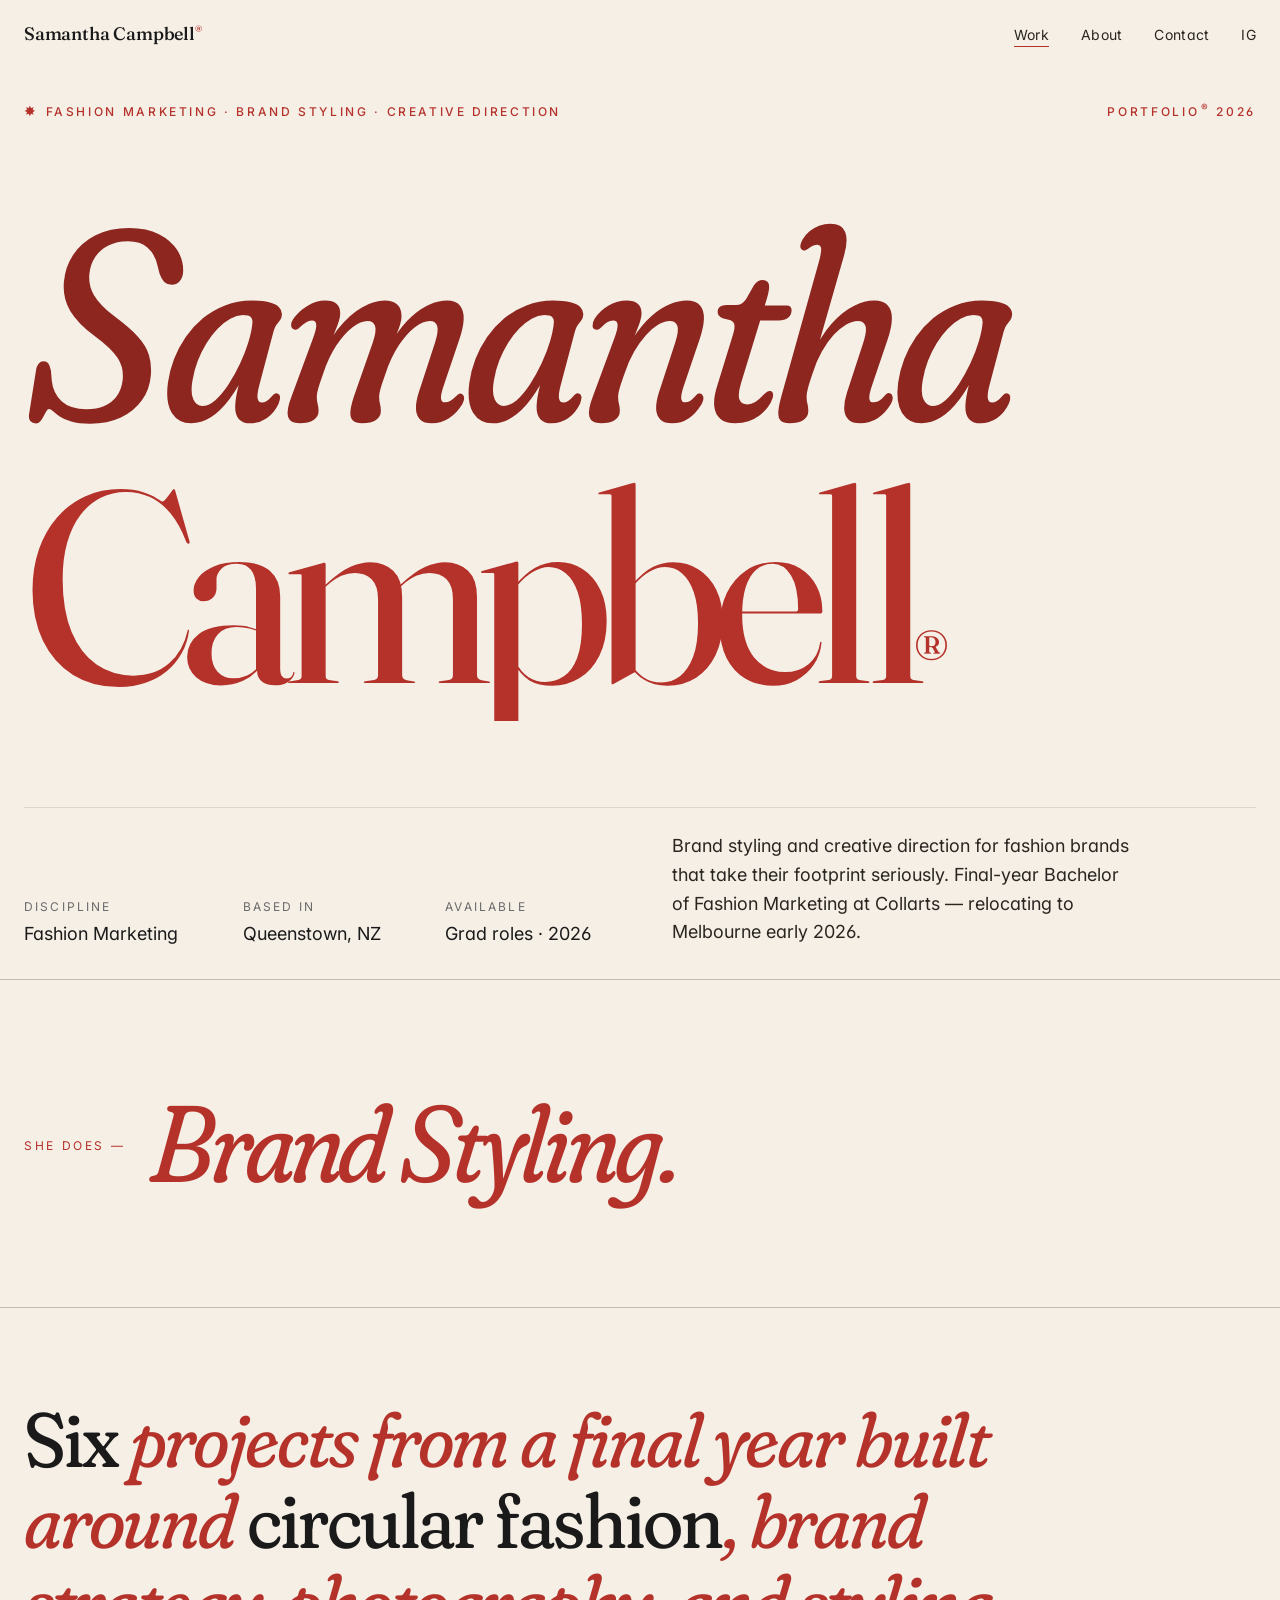
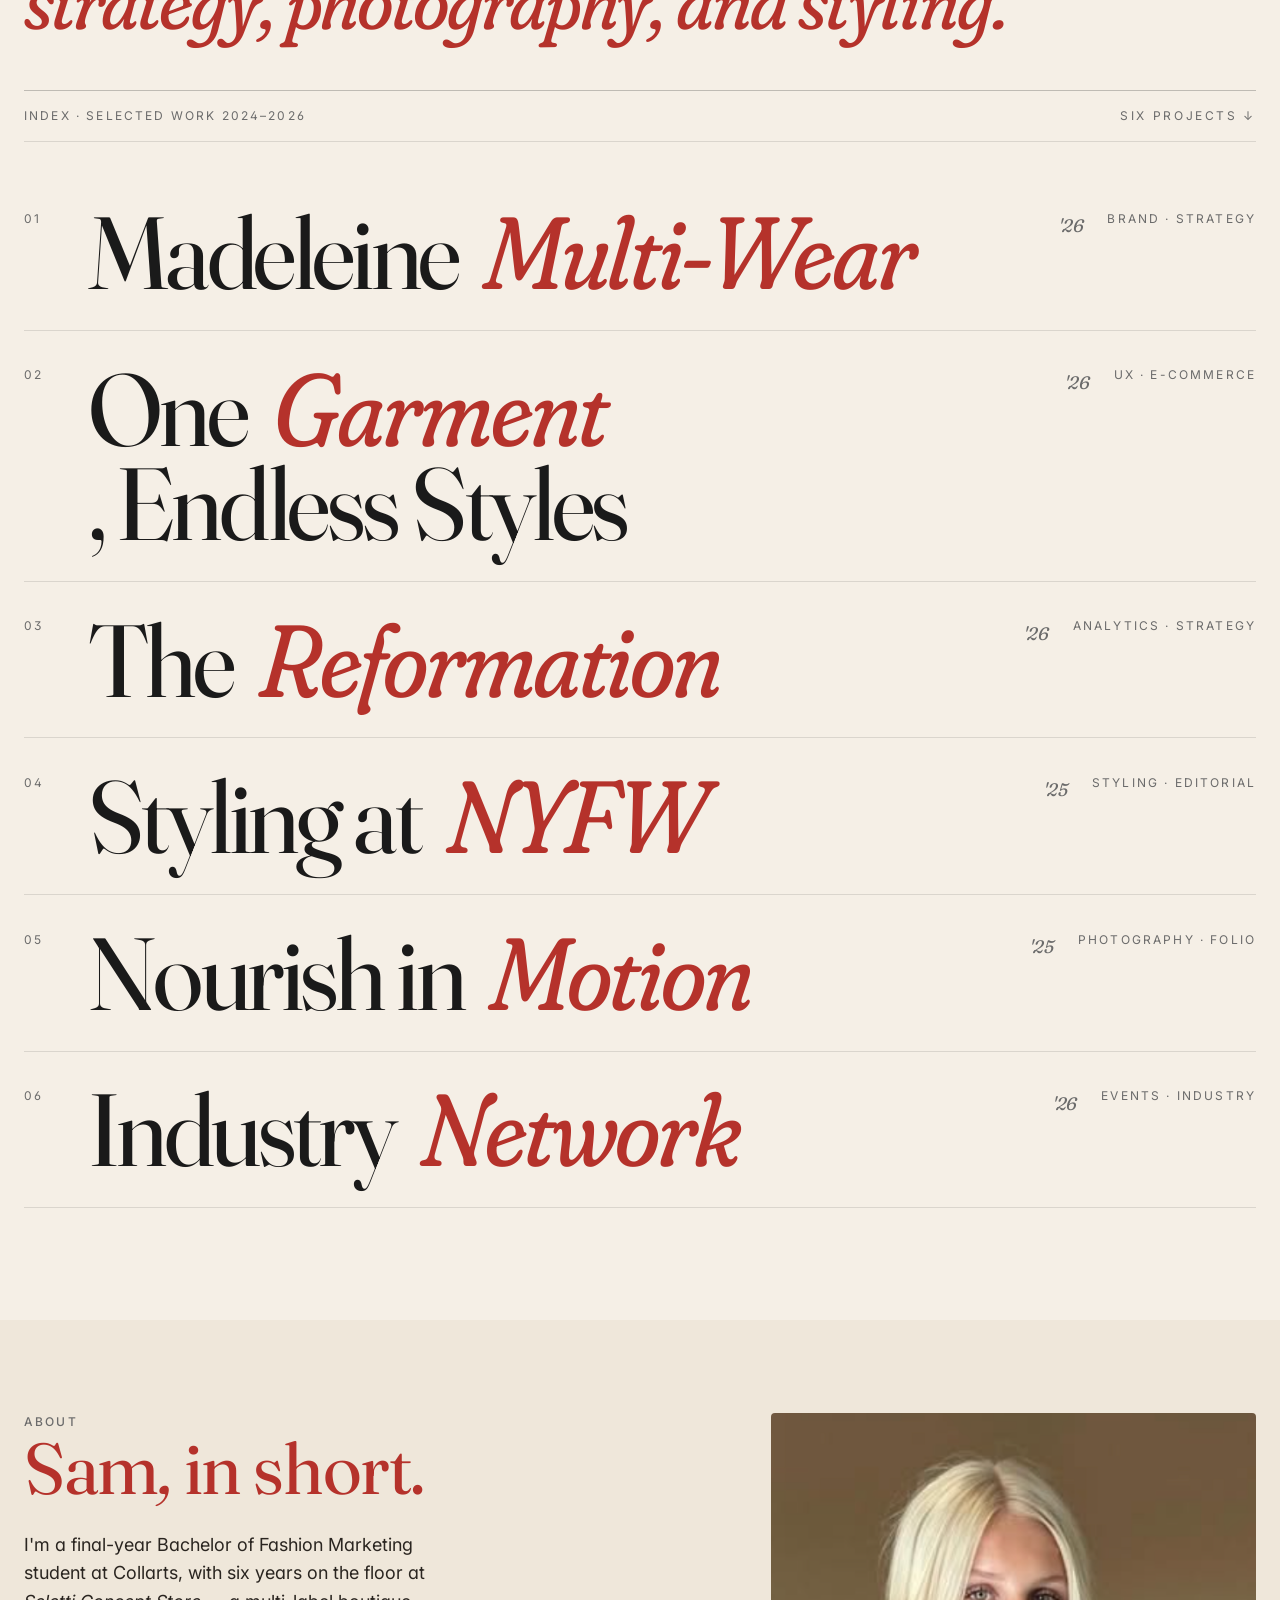
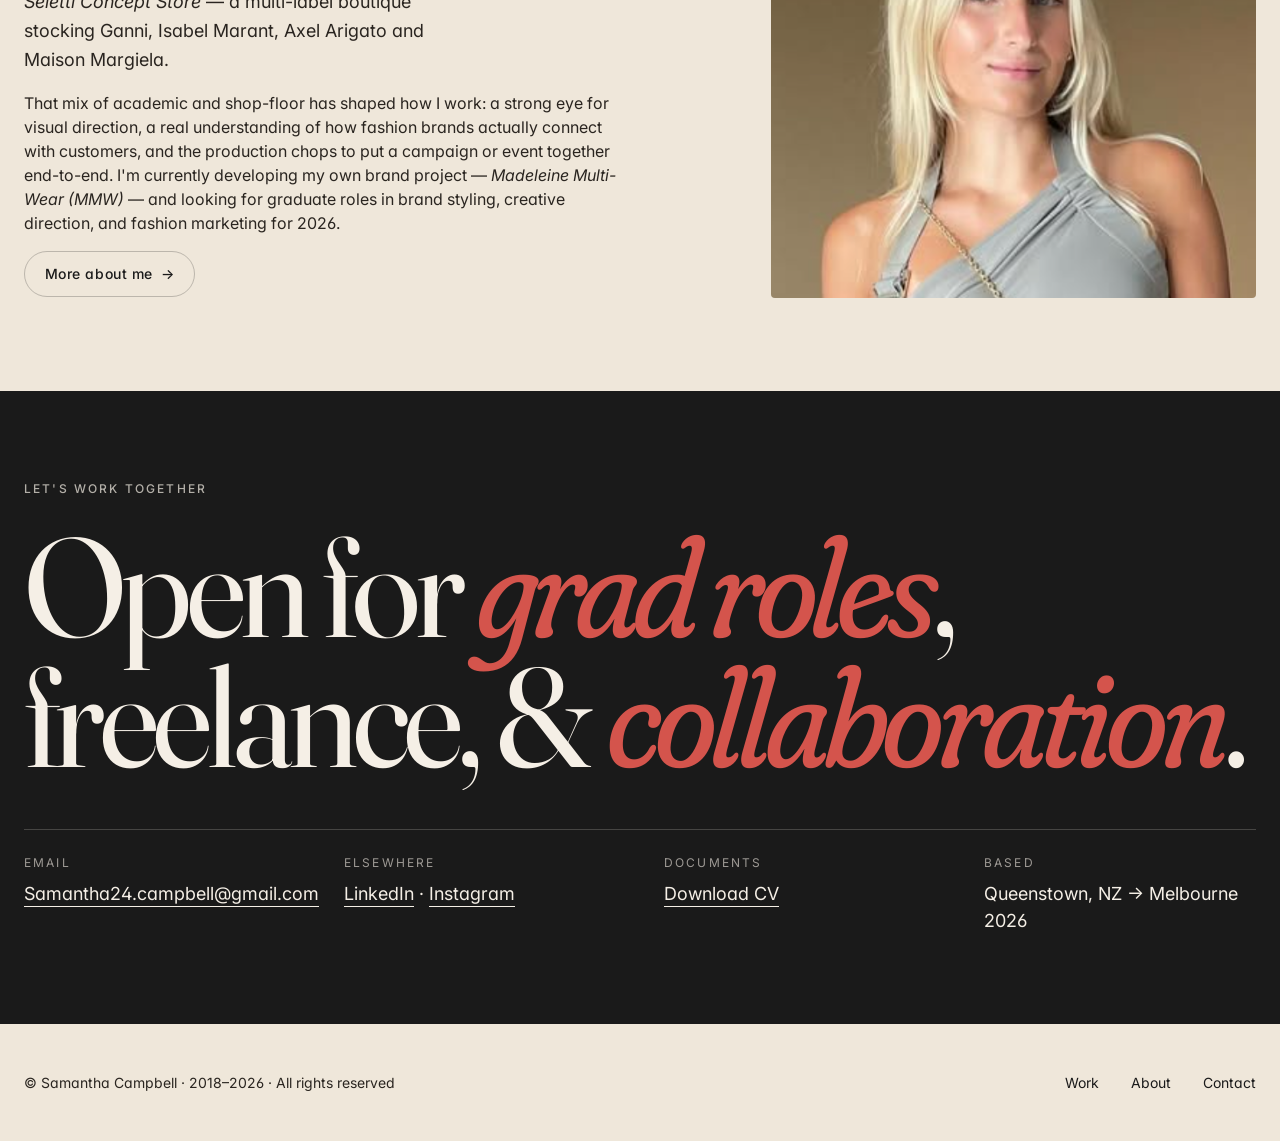
==== index.html @ 4db3f841 "Initial portfolio: 6 case studies, project list, scroll animations Co-Authored-By: Claude Opus 4.7 (" ====
<!doctype html>
<html lang="en">
<head>
  <meta charset="utf-8" />
  <meta name="viewport" content="width=device-width, initial-scale=1" />
  <title>Samantha Campbell — Fashion Marketing & Brand Styling</title>
  <meta name="description" content="Samantha Campbell — fashion marketing, brand styling, and creative direction. Final-year Bachelor of Fashion Marketing at Collarts. Based in Queenstown, relocating Melbourne 2026." />
  <meta name="theme-color" content="#F5EFE6" />

  <link rel="preconnect" href="https://fonts.googleapis.com" />
  <link rel="preconnect" href="https://fonts.gstatic.com" crossorigin />
  <link href="https://fonts.googleapis.com/css2?family=Fraunces:ital,opsz,wght,SOFT@0,9..144,400;0,9..144,500;0,9..144,600;1,9..144,400;1,9..144,500&family=Inter:wght@400;500;600&display=swap" rel="stylesheet" />

  <link rel="stylesheet" href="css/tokens.css" />
  <link rel="stylesheet" href="css/styles.css" />
</head>
<body>

  <header class="nav" id="nav">
    <div class="container nav__inner">
      <a class="nav__brand" href="index.html">Samantha Campbell<sup>®</sup></a>
      <button class="nav__toggle" aria-expanded="false" aria-controls="nav-list">Menu</button>
      <nav>
        <ul class="nav__list" id="nav-list">
          <li><a class="nav__link is-active" href="index.html">Work</a></li>
          <li><a class="nav__link" href="about.html">About</a></li>
          <li><a class="nav__link" href="#contact">Contact</a></li>
          <li><a class="nav__link" href="https://instagram.com/samanthacampbellll" rel="noopener" target="_blank">IG</a></li>
        </ul>
      </nav>
    </div>
  </header>

  <main id="main">
    <!-- Hero -->
    <section class="hero">
      <div class="container">
        <div class="hero__top">
          <span><span class="hero__star" aria-hidden="true">✸</span>Fashion Marketing · Brand Styling · Creative Direction</span>
          <span>Portfolio<sup style="margin-left:0.2em;">®</sup> 2026</span>
        </div>
        <div class="hero__name-wrap">
          <h1 class="hero__name">
            <span class="hero__line"><span class="hero__line-inner"><em>Samantha</em></span></span>
            <span class="hero__line"><span class="hero__line-inner delay">Campbell<sup>®</sup></span></span>
          </h1>
        </div>
        <div class="hero__bottom">
          <dl class="hero__meta">
            <div>
              <dt>Discipline</dt>
              <dd>Fashion Marketing</dd>
            </div>
            <div>
              <dt>Based in</dt>
              <dd>Queenstown, NZ</dd>
            </div>
            <div>
              <dt>Available</dt>
              <dd>Grad roles · 2026</dd>
            </div>
          </dl>
          <p class="hero__intro lede">
            Brand styling and creative direction for fashion brands that take their footprint seriously. Final-year Bachelor of Fashion Marketing at Collarts — relocating to Melbourne early 2026.
          </p>
        </div>
      </div>
    </section>

    <!-- Discipline cycler -->
    <section class="cycler" aria-label="Disciplines">
      <div class="container">
        <div class="cycler__row fade-in">
          <span class="cycler__label">She does —</span>
          <span class="cycler__words" aria-live="polite">
            <span class="cycler__word is-active"><em>Brand Styling.</em></span>
            <span class="cycler__word"><em>Visual Direction.</em></span>
            <span class="cycler__word"><em>Campaign Strategy.</em></span>
            <span class="cycler__word"><em>Creative Direction.</em></span>
            <span class="cycler__word"><em>Fashion Marketing.</em></span>
          </span>
        </div>
      </div>
    </section>

    <!-- Project list -->
    <section class="projects" aria-label="Selected work">
      <div class="container">
        <p class="ticker fade-in"><em>Six</em> projects from a final year built around <em>circular fashion</em>, brand strategy, photography, and styling.</p>

        <div class="projects__head" style="margin-top: var(--space-7);">
          <span>Index · Selected Work 2024–2026</span>
          <span>Six projects ↓</span>
        </div>

        <ul class="project-list" role="list">
          <li class="reveal-row">
            <a class="project-row" href="work/mmw-proposal.html" aria-label="Madeleine Multi-Wear venture proposal">
              <div class="project-row__inner">
                <span class="project-row__num">01</span>
                <h2 class="project-row__name">Madeleine <em>Multi-Wear</em></h2>
                <span class="project-row__year">'26</span>
                <span class="project-row__discipline">Brand · Strategy</span>
              </div>
            </a>
          </li>

          <li class="reveal-row">
            <a class="project-row" href="work/mmw-ux.html" aria-label="MMW user experience case study">
              <div class="project-row__inner">
                <span class="project-row__num">02</span>
                <h2 class="project-row__name">One <em>Garment</em>, Endless Styles</h2>
                <span class="project-row__year">'26</span>
                <span class="project-row__discipline">UX · E-commerce</span>
              </div>
            </a>
          </li>

          <li class="reveal-row">
            <a class="project-row" href="work/reformation.html" aria-label="Reformation data-led marketing plan">
              <div class="project-row__inner">
                <span class="project-row__num">03</span>
                <h2 class="project-row__name">The <em>Reformation</em></h2>
                <span class="project-row__year">'26</span>
                <span class="project-row__discipline">Analytics · Strategy</span>
              </div>
            </a>
          </li>

          <li class="reveal-row">
            <a class="project-row" href="work/personal-styling.html" aria-label="Personal styling case study, Poppy Eradus at NYFW">
              <div class="project-row__inner">
                <span class="project-row__num">04</span>
                <h2 class="project-row__name">Styling at <em>NYFW</em></h2>
                <span class="project-row__year">'25</span>
                <span class="project-row__discipline">Styling · Editorial</span>
              </div>
            </a>
          </li>

          <li class="reveal-row">
            <a class="project-row" href="work/nourish-in-motion.html" aria-label="Nourish in Motion photography folio">
              <div class="project-row__inner">
                <span class="project-row__num">05</span>
                <h2 class="project-row__name">Nourish in <em>Motion</em></h2>
                <span class="project-row__year">'25</span>
                <span class="project-row__discipline">Photography · Folio</span>
              </div>
            </a>
          </li>

          <li class="reveal-row">
            <a class="project-row" href="work/networking-event.html" aria-label="Industry networking event with Dame Pieter Stewart">
              <div class="project-row__inner">
                <span class="project-row__num">06</span>
                <h2 class="project-row__name">Industry <em>Network</em></h2>
                <span class="project-row__year">'26</span>
                <span class="project-row__discipline">Events · Industry</span>
              </div>
            </a>
          </li>
        </ul>
      </div>
    </section>

    <!-- About teaser -->
    <section class="section about-teaser">
      <div class="container">
        <div class="about-teaser__grid fade-in">
          <div class="about-teaser__copy">
            <p class="eyebrow">About</p>
            <h2>Sam<em style="font-style: italic;">,</em> in short.</h2>
            <p class="lede">
              I'm a final-year Bachelor of Fashion Marketing student at Collarts, with six years on the floor at <em style="font-style: italic;">Seletti Concept Store</em> — a multi-label boutique stocking Ganni, Isabel Marant, Axel Arigato and Maison Margiela.
            </p>
            <p>
              That mix of academic and shop-floor has shaped how I work: a strong eye for visual direction, a real understanding of how fashion brands actually connect with customers, and the production chops to put a campaign or event together end-to-end. I'm currently developing my own brand project — <em style="font-style: italic;">Madeleine Multi-Wear (MMW)</em> — and looking for graduate roles in brand styling, creative direction, and fashion marketing for 2026.
            </p>
            <p class="mt-5">
              <a class="btn btn--ghost" href="about.html">More about me <span class="btn__arrow" aria-hidden="true">→</span></a>
            </p>
          </div>
          <div class="about-teaser__media">
            <img src="assets/images/headshot.jpg" alt="Samantha Campbell" class="portrait" />
          </div>
        </div>
      </div>
    </section>

    <!-- Outro / Contact -->
    <section class="outro" id="contact">
      <div class="container">
        <div class="fade-in">
          <p class="eyebrow" style="color: rgba(245,239,230,0.7); margin-bottom: var(--space-5);">Let's work together</p>
          <h2>Open for <em>grad roles</em>, freelance, & <em>collaboration</em>.</h2>
          <dl class="outro__details">
            <div>
              <dt>Email</dt>
              <dd><a href="mailto:Samantha24.campbell@gmail.com">Samantha24.campbell@gmail.com</a></dd>
            </div>
            <div>
              <dt>Elsewhere</dt>
              <dd><a href="https://www.linkedin.com/in/samantha-campbell-59774a300/" rel="noopener" target="_blank">LinkedIn</a> · <a href="https://instagram.com/samanthacampbellll" rel="noopener" target="_blank">Instagram</a></dd>
            </div>
            <div>
              <dt>Documents</dt>
              <dd><a href="assets/pdfs/Samantha-Campbell-CV.pdf" download>Download CV</a></dd>
            </div>
            <div>
              <dt>Based</dt>
              <dd>Queenstown, NZ → Melbourne 2026</dd>
            </div>
          </dl>
        </div>
      </div>
    </section>

    <footer class="footer">
      <div class="container footer__inner">
        <p>© Samantha Campbell · 2018–2026 · All rights reserved</p>
        <nav aria-label="Footer">
          <ul>
            <li><a href="index.html">Work</a></li>
            <li><a href="about.html">About</a></li>
            <li><a href="#contact">Contact</a></li>
          </ul>
        </nav>
      </div>
    </footer>
  </main>

  <script src="js/main.js"></script>
</body>
</html>
---- css/tokens.css ----
:root {
  /* Colour */
  --bg-cream: #f5efe6;
  --bg-cream-warm: #efe7da;
  --bg-cream-deep: #e8dfd0;
  --accent-red: #b5322b;
  --accent-red-deep: #8e2620;
  --accent-red-soft: #d4544c;
  --text-near-black: #1a1a1a;
  --text-body: #2a2520;
  --text-muted: #6b6b6b;
  --rule: rgba(26, 26, 26, 0.12);
  --rule-strong: rgba(26, 26, 26, 0.24);

  /* Typography */
  --font-display: "Fraunces", "Playfair Display", "Times New Roman", Georgia, serif;
  --font-sans: "Inter", -apple-system, BlinkMacSystemFont, "Segoe UI", Roboto, sans-serif;

  /* Type scale (responsive via clamp) */
  --fs-xs: 0.75rem;       /* 12px */
  --fs-sm: 0.875rem;      /* 14px */
  --fs-base: 1rem;        /* 16px */
  --fs-md: 1.125rem;      /* 18px */
  --fs-lg: 1.5rem;        /* 24px */
  --fs-xl: clamp(1.5rem, 2vw + 0.75rem, 2rem);
  --fs-2xl: clamp(2rem, 3vw + 1rem, 3rem);
  --fs-3xl: clamp(2.75rem, 5vw + 1rem, 4.5rem);
  --fs-display: clamp(3.5rem, 11vw + 0.5rem, 9rem);

  /* Spacing */
  --space-1: 0.25rem;
  --space-2: 0.5rem;
  --space-3: 0.75rem;
  --space-4: 1rem;
  --space-5: 1.5rem;
  --space-6: 2rem;
  --space-7: 3rem;
  --space-8: 4rem;
  --space-9: 6rem;
  --space-10: 8rem;

  /* Layout */
  --container-max: 80rem;        /* 1280px */
  --container-prose: 45rem;      /* 720px */
  --gutter: 1.5rem;
  --section-y: clamp(3rem, 6vw + 1rem, 6rem);

  /* Radii */
  --radius-sm: 0.25rem;
  --radius-md: 0.5rem;
  --radius-pill: 999px;

  /* Motion */
  --ease: cubic-bezier(0.2, 0.6, 0.2, 1);
  --ease-out-expo: cubic-bezier(0.19, 1, 0.22, 1);
  --dur-fast: 180ms;
  --dur-mid: 360ms;
  --dur-slow: 600ms;
  --dur-xslow: 900ms;
}
---- css/styles.css ----
/* ============================================================
   Reset
   ============================================================ */
*, *::before, *::after { box-sizing: border-box; }
* { margin: 0; }
html { -webkit-text-size-adjust: 100%; }
body { line-height: 1.5; -webkit-font-smoothing: antialiased; }
img, picture, video, canvas, svg { display: block; max-width: 100%; }
input, button, textarea, select { font: inherit; }
p, h1, h2, h3, h4, h5, h6 { overflow-wrap: break-word; }
button { background: none; border: none; cursor: pointer; padding: 0; color: inherit; }
a { color: inherit; }

/* ============================================================
   Base
   ============================================================ */
body {
  background: var(--bg-cream);
  color: var(--text-body);
  font-family: var(--font-sans);
  font-size: var(--fs-base);
  font-feature-settings: "ss01", "cv11";
}

h1, h2, h3, h4 {
  font-family: var(--font-display);
  font-weight: 400;
  color: var(--text-near-black);
  line-height: 1.05;
  letter-spacing: -0.01em;
}

h1 { font-size: var(--fs-display); letter-spacing: -0.04em; }
h2 { font-size: var(--fs-3xl); letter-spacing: -0.02em; }
h3 { font-size: var(--fs-2xl); letter-spacing: -0.015em; }
h4 { font-size: var(--fs-xl); }

p { color: var(--text-body); max-width: var(--container-prose); }

a { text-decoration: none; transition: color var(--dur-fast) var(--ease); }
a:hover { color: var(--accent-red); }
a:focus-visible {
  outline: 2px solid var(--accent-red);
  outline-offset: 3px;
  border-radius: 2px;
}

::selection { background: var(--accent-red); color: var(--bg-cream); }

/* ============================================================
   Layout primitives
   ============================================================ */
.container {
  width: 100%;
  max-width: var(--container-max);
  margin: 0 auto;
  padding-inline: var(--gutter);
}

.section { padding-block: var(--section-y); }
.section--tight { padding-block: calc(var(--section-y) * 0.6); }

.eyebrow {
  font-family: var(--font-sans);
  font-size: var(--fs-xs);
  font-weight: 500;
  text-transform: uppercase;
  letter-spacing: 0.18em;
  color: var(--text-muted);
}

.lede {
  font-size: var(--fs-md);
  line-height: 1.6;
  color: var(--text-body);
  max-width: 38ch;
}

.rule { border: 0; border-top: 1px solid var(--rule); margin: 0; }

/* ============================================================
   Navigation
   ============================================================ */
.nav {
  position: sticky;
  top: 0;
  z-index: 50;
  background: transparent;
  transition: background var(--dur-mid) var(--ease), border-color var(--dur-mid) var(--ease);
  border-bottom: 1px solid transparent;
}
.nav.is-scrolled {
  background: rgba(245, 239, 230, 0.92);
  backdrop-filter: saturate(140%) blur(8px);
  -webkit-backdrop-filter: saturate(140%) blur(8px);
  border-bottom-color: var(--rule);
}

.nav__inner {
  display: flex;
  align-items: center;
  justify-content: space-between;
  padding-block: 1.25rem;
}

.nav__brand {
  font-family: var(--font-display);
  font-size: var(--fs-md);
  font-weight: 500;
  color: var(--text-near-black);
  letter-spacing: -0.01em;
}
.nav__brand sup { font-size: 0.55em; vertical-align: super; color: var(--accent-red); }

.nav__list {
  display: flex;
  gap: var(--space-6);
  list-style: none;
  padding: 0;
  align-items: center;
}
.nav__link {
  font-size: var(--fs-sm);
  letter-spacing: 0.02em;
  position: relative;
}
.nav__link::after {
  content: "";
  position: absolute;
  left: 0; right: 100%; bottom: -4px;
  height: 1px;
  background: var(--accent-red);
  transition: right var(--dur-mid) var(--ease);
}
.nav__link:hover::after,
.nav__link.is-active::after { right: 0; }

.nav__toggle { display: none; }

@media (max-width: 720px) {
  .nav__list {
    position: fixed;
    inset: 64px 0 auto 0;
    flex-direction: column;
    align-items: flex-start;
    gap: var(--space-4);
    padding: var(--space-6) var(--gutter) var(--space-7);
    background: var(--bg-cream);
    border-bottom: 1px solid var(--rule);
    transform: translateY(-110%);
    transition: transform var(--dur-mid) var(--ease);
  }
  .nav.is-open .nav__list { transform: translateY(0); }
  .nav__toggle {
    display: inline-flex;
    align-items: center;
    gap: var(--space-2);
    font-size: var(--fs-sm);
  }
  .nav__toggle::after {
    content: "";
    width: 18px; height: 1px;
    background: currentColor;
    box-shadow: 0 -5px 0 currentColor, 0 5px 0 currentColor;
    transition: box-shadow var(--dur-mid) var(--ease);
  }
  .nav.is-open .nav__toggle::after { box-shadow: 0 0 0 currentColor; }
}

/* ============================================================
   Hero — full-screen, takes the whole stage
   ============================================================ */
.hero {
  min-height: 92vh;
  display: flex;
  flex-direction: column;
  padding-top: clamp(1rem, 2.5vw, 2rem);
  position: relative;
  overflow: hidden;
}
.hero > .container {
  flex: 1;
  display: flex;
  flex-direction: column;
}

.hero__top {
  display: flex;
  justify-content: space-between;
  align-items: baseline;
  gap: var(--space-4);
  font-size: var(--fs-xs);
  letter-spacing: 0.22em;
  text-transform: uppercase;
  color: var(--accent-red);
  font-weight: 500;
  margin-bottom: clamp(1.5rem, 3vw, 2.5rem);
}
.hero__top span:last-child { white-space: nowrap; }

.hero__star {
  display: inline-block;
  font-style: normal;
  margin-right: 0.5em;
  animation: spin 18s linear infinite;
  font-size: 1.15em;
}
@keyframes spin { to { transform: rotate(360deg); } }

.hero__name-wrap {
  flex: 1;
  display: flex;
  align-items: center;
  margin-block: clamp(1rem, 3vw, 2.5rem);
}

.hero__name {
  font-family: var(--font-display);
  color: var(--accent-red);
  font-weight: 400;
  line-height: 0.82;
  letter-spacing: -0.055em;
  font-size: clamp(4rem, 23vw, 17rem);
  margin: 0;
  width: 100%;
}
.hero__line { display: block; }
.hero__name em {
  font-style: italic;
  font-variation-settings: "SOFT" 100;
  letter-spacing: -0.025em;
  color: var(--accent-red-deep);
}
.hero__name sup {
  font-size: 0.18em;
  vertical-align: 0.32em;
  margin-left: 0.04em;
  letter-spacing: 0;
  font-style: normal;
}

.hero__bottom {
  display: grid;
  grid-template-columns: 1fr 1fr;
  gap: var(--space-6) var(--space-8);
  align-items: end;
  padding-block: var(--space-5) var(--space-6);
  border-top: 1px solid var(--rule);
  margin-top: clamp(2rem, 4vw, 3rem);
}
.hero__meta {
  display: grid;
  grid-template-columns: repeat(3, auto);
  gap: var(--space-3) var(--space-7);
  align-items: baseline;
  margin: 0;
}
.hero__meta dt {
  font-size: var(--fs-xs);
  text-transform: uppercase;
  letter-spacing: 0.18em;
  color: var(--text-muted);
  margin-bottom: var(--space-1);
}
.hero__meta dd {
  font-size: var(--fs-md);
  color: var(--text-near-black);
  margin: 0;
}
.hero__intro {
  margin: 0;
  align-self: end;
  max-width: 42ch;
}

@media (max-width: 720px) {
  .hero { min-height: 88vh; }
  .hero__top { font-size: 0.65rem; letter-spacing: 0.15em; }
  .hero__bottom { grid-template-columns: 1fr; gap: var(--space-5); }
  .hero__meta { grid-template-columns: repeat(2, auto); gap: var(--space-3) var(--space-5); }
}

/* ============================================================
   Marquee (under hero)
   ============================================================ */
.marquee {
  background: var(--accent-red);
  color: var(--bg-cream);
  overflow: hidden;
  padding-block: clamp(0.75rem, 1.5vw, 1.25rem);
  border-block: 1px solid var(--accent-red-deep);
  position: relative;
}
.marquee__track {
  display: inline-flex;
  align-items: center;
  white-space: nowrap;
  font-family: var(--font-display);
  font-size: clamp(1.5rem, 3vw, 2.5rem);
  font-weight: 400;
  letter-spacing: -0.015em;
  animation: marquee-scroll 38s linear infinite;
  will-change: transform;
}
.marquee__track > span { padding-right: 3rem; }
.marquee__track em { font-style: italic; }
.marquee__star {
  display: inline-block;
  font-style: normal;
  margin: 0 1.5rem;
  opacity: 0.9;
  font-size: 0.7em;
}
@keyframes marquee-scroll {
  from { transform: translateX(0); }
  to { transform: translateX(-50%); }
}

@media (prefers-reduced-motion: reduce) {
  .hero__star, .marquee__track { animation: none; }
}

/* ============================================================
   Work grid
   ============================================================ */
.work-header {
  display: flex;
  align-items: baseline;
  justify-content: space-between;
  gap: var(--space-5);
  margin-bottom: var(--space-7);
}
.work-grid {
  display: grid;
  grid-template-columns: repeat(12, 1fr);
  gap: var(--space-7) var(--space-5);
}

.tile { grid-column: span 6; display: block; }
.tile:nth-child(4n+1),
.tile:nth-child(4n+4) { grid-column: span 6; }
@media (min-width: 960px) {
  .tile:nth-child(4n+1) { grid-column: 1 / span 7; }
  .tile:nth-child(4n+2) { grid-column: 8 / span 5; margin-top: var(--space-9); }
  .tile:nth-child(4n+3) { grid-column: 1 / span 5; }
  .tile:nth-child(4n+4) { grid-column: 6 / span 7; margin-top: var(--space-9); }
}
@media (max-width: 720px) {
  .tile { grid-column: span 12; }
}

.tile__media {
  position: relative;
  aspect-ratio: 16 / 10;
  background: var(--bg-cream-warm);
  overflow: hidden;
  border-radius: var(--radius-sm);
}
.tile__media img,
.tile__media svg {
  width: 100%; height: 100%;
  object-fit: cover;
  transition: transform var(--dur-slow) var(--ease);
}
.tile:hover .tile__media img,
.tile:hover .tile__media svg { transform: scale(1.025); }

.tile__caption {
  display: flex;
  align-items: baseline;
  justify-content: space-between;
  gap: var(--space-4);
  margin-top: var(--space-4);
}
.tile__title {
  font-family: var(--font-display);
  font-size: var(--fs-xl);
  font-weight: 400;
  color: var(--text-near-black);
  letter-spacing: -0.015em;
}
.tile__title-mark {
  display: inline-block;
  width: 0.35em; height: 1px;
  background: var(--accent-red);
  margin-left: 0.25em;
  transform: translateY(-0.35em);
  transition: width var(--dur-mid) var(--ease);
}
.tile:hover .tile__title-mark { width: 1em; }

.tile__meta {
  font-size: var(--fs-xs);
  color: var(--text-muted);
  text-transform: uppercase;
  letter-spacing: 0.14em;
  text-align: right;
  white-space: nowrap;
}

.tag-row { display: flex; gap: var(--space-2); flex-wrap: wrap; margin-top: var(--space-3); }
.tag {
  display: inline-block;
  font-size: var(--fs-xs);
  letter-spacing: 0.16em;
  text-transform: uppercase;
  color: var(--text-muted);
  border: 1px solid var(--rule);
  padding: 0.35em 0.9em;
  border-radius: var(--radius-pill);
}

/* ============================================================
   About teaser (on home)
   ============================================================ */
.about-teaser {
  background: var(--bg-cream-warm);
}
.about-teaser__grid {
  display: grid;
  grid-template-columns: repeat(12, 1fr);
  gap: var(--space-7);
  align-items: center;
}
.about-teaser__copy { grid-column: span 12; }
.about-teaser__media { grid-column: span 12; }
@media (min-width: 800px) {
  .about-teaser__copy { grid-column: 1 / span 6; }
  .about-teaser__media { grid-column: 8 / span 5; }
}
.about-teaser h2 { color: var(--accent-red); margin-bottom: var(--space-5); }
.about-teaser p + p { margin-top: var(--space-4); }
.about-teaser__media .portrait { aspect-ratio: 1 / 1; background: var(--bg-cream-deep); border-radius: var(--radius-sm); width: 100%; object-fit: cover; object-position: center top; }

/* ============================================================
   Contact band
   ============================================================ */
.contact {
  background: var(--accent-red);
  color: var(--bg-cream);
}
.contact a { color: var(--bg-cream); }
.contact a:hover { color: var(--bg-cream-warm); }
.contact h2 { color: var(--bg-cream); }
.contact .eyebrow { color: var(--bg-cream-deep); }
.contact .rule { border-top-color: rgba(245, 239, 230, 0.25); }
.contact__grid {
  display: grid;
  grid-template-columns: repeat(12, 1fr);
  gap: var(--space-7);
  align-items: end;
}
.contact__heading { grid-column: 1 / -1; }
@media (min-width: 800px) {
  .contact__heading { grid-column: 1 / span 8; }
  .contact__details { grid-column: 9 / span 4; }
}
.contact h2 { font-size: var(--fs-3xl); }
.contact h2 em {
  font-style: italic;
  color: var(--bg-cream);
  opacity: 0.95;
}
.contact__star {
  display: inline-block;
  margin-left: 0.1em;
  font-family: var(--font-sans);
  font-weight: 400;
  font-size: 0.6em;
  vertical-align: 0.35em;
}
.contact__details {
  font-size: var(--fs-md);
  display: flex;
  flex-direction: column;
  gap: var(--space-3);
}
.contact__details a { display: inline-block; border-bottom: 1px solid currentColor; padding-bottom: 0.1em; }

/* ============================================================
   Footer
   ============================================================ */
.footer {
  background: var(--bg-cream-warm);
  padding-block: var(--space-7);
  font-size: var(--fs-sm);
  color: var(--text-muted);
}
.footer__inner {
  display: flex;
  justify-content: space-between;
  flex-wrap: wrap;
  gap: var(--space-4);
}
.footer nav ul { list-style: none; padding: 0; display: flex; gap: var(--space-6); }
.footer__inner a { color: var(--text-near-black); }

/* ============================================================
   Page header (used on about + case studies)
   ============================================================ */
.page-header {
  padding-block: clamp(3rem, 6vw + 2rem, 6rem) var(--space-6);
}
.page-header__eyebrow { margin-bottom: var(--space-3); }
.page-header h1 {
  font-size: var(--fs-3xl);
  letter-spacing: -0.02em;
  color: var(--accent-red);
  max-width: 18ch;
}

/* ============================================================
   Case study
   ============================================================ */
.case-meta {
  display: grid;
  grid-template-columns: repeat(auto-fit, minmax(140px, 1fr));
  gap: var(--space-5) var(--space-6);
  padding-block: var(--space-5);
  border-block: 1px solid var(--rule);
  margin-block: var(--space-6) var(--space-7);
}
.case-meta dt { font-size: var(--fs-xs); text-transform: uppercase; letter-spacing: 0.16em; color: var(--text-muted); margin-bottom: var(--space-2); }
.case-meta dd { font-size: var(--fs-md); color: var(--text-near-black); }

.case-hero {
  aspect-ratio: 16 / 9;
  background: var(--bg-cream-warm);
  border-radius: var(--radius-sm);
  margin-bottom: var(--space-6);
  overflow: hidden;
}

.case-section { margin-block: var(--space-8); }
.case-section h2 {
  font-size: var(--fs-2xl);
  color: var(--accent-red);
  margin-bottom: var(--space-4);
}
.case-section p + p { margin-top: var(--space-4); }
.case-section .lede { margin-bottom: var(--space-5); font-size: var(--fs-lg); color: var(--text-near-black); max-width: 30ch; }

.case-gallery {
  display: grid;
  grid-template-columns: repeat(2, 1fr);
  gap: var(--space-4);
  margin-top: var(--space-5);
}
@media (max-width: 600px) { .case-gallery { grid-template-columns: 1fr; } }
.case-gallery > * {
  aspect-ratio: 4 / 3;
  background: var(--bg-cream-warm);
  border-radius: var(--radius-sm);
  overflow: hidden;
}

.case-nav {
  display: flex;
  justify-content: space-between;
  align-items: center;
  gap: var(--space-5);
  padding-block: var(--space-7);
  border-top: 1px solid var(--rule);
  margin-top: var(--space-8);
}
.case-nav a {
  font-family: var(--font-display);
  font-size: var(--fs-xl);
  color: var(--accent-red);
  letter-spacing: -0.015em;
}
.case-nav a small { display: block; font-family: var(--font-sans); font-size: var(--fs-xs); text-transform: uppercase; letter-spacing: 0.18em; color: var(--text-muted); margin-bottom: var(--space-1); }

/* ============================================================
   About page
   ============================================================ */
.about-grid {
  display: grid;
  grid-template-columns: repeat(12, 1fr);
  gap: var(--space-8);
  margin-top: var(--space-7);
}
.about-grid__lede { grid-column: span 12; }
.about-grid__body { grid-column: span 12; }
.about-grid__sidebar { grid-column: span 12; }
@media (min-width: 900px) {
  .about-grid__lede { grid-column: 1 / span 8; }
  .about-grid__body { grid-column: 1 / span 7; }
  .about-grid__sidebar { grid-column: 9 / span 4; }
}
.about-grid h3 {
  font-size: var(--fs-md);
  font-family: var(--font-sans);
  text-transform: uppercase;
  letter-spacing: 0.16em;
  color: var(--text-muted);
  margin-bottom: var(--space-3);
  font-weight: 500;
}
.about-grid p + p { margin-top: var(--space-4); }
.about-grid ul { list-style: none; padding: 0; }
.about-grid li { padding-block: var(--space-2); border-bottom: 1px solid var(--rule); font-size: var(--fs-md); color: var(--text-near-black); }
.about-grid li:last-child { border-bottom: 0; }
.about-grid .portrait { aspect-ratio: 1 / 1; background: var(--bg-cream-warm); border-radius: var(--radius-sm); margin-bottom: var(--space-5); width: 100%; object-fit: cover; object-position: center top; }
.about-grid__sidebar > * + * { margin-top: var(--space-7); }

/* ============================================================
   Buttons
   ============================================================ */
.btn {
  display: inline-flex;
  align-items: center;
  gap: var(--space-2);
  padding: 0.85em 1.4em;
  border-radius: var(--radius-pill);
  font-size: var(--fs-sm);
  letter-spacing: 0.04em;
  font-weight: 500;
  border: 1px solid currentColor;
  transition: background var(--dur-fast) var(--ease), color var(--dur-fast) var(--ease);
}
.btn--primary {
  background: var(--accent-red);
  color: var(--bg-cream);
  border-color: var(--accent-red);
}
.btn--primary:hover { background: var(--accent-red-deep); color: var(--bg-cream); border-color: var(--accent-red-deep); }
.btn--ghost { color: var(--text-near-black); border-color: var(--rule-strong); }
.btn--ghost:hover { background: var(--text-near-black); color: var(--bg-cream); border-color: var(--text-near-black); }
.btn__arrow { transition: transform var(--dur-fast) var(--ease); }
.btn:hover .btn__arrow { transform: translateX(3px); }

/* ============================================================
   Motion
   ============================================================ */
.fade-in {
  opacity: 0;
  transform: translateY(12px);
  transition: opacity var(--dur-slow) var(--ease), transform var(--dur-slow) var(--ease);
}
.fade-in.is-visible { opacity: 1; transform: none; }

@media (prefers-reduced-motion: reduce) {
  *, *::before, *::after {
    transition-duration: 0ms !important;
    animation-duration: 0ms !important;
  }
  .fade-in { opacity: 1; transform: none; }
}

/* ============================================================
   Utilities
   ============================================================ */
.sr-only {
  position: absolute;
  width: 1px; height: 1px;
  padding: 0; margin: -1px;
  overflow: hidden; clip: rect(0,0,0,0);
  white-space: nowrap; border: 0;
}
.skip-link {
  position: absolute;
  top: -40px;
  left: var(--gutter);
  background: var(--accent-red);
  color: var(--bg-cream);
  padding: var(--space-3) var(--space-4);
  border-radius: 0 0 var(--radius-sm) var(--radius-sm);
  z-index: 100;
}
.skip-link:focus { top: 0; }

.flex-baseline { display: flex; align-items: baseline; gap: var(--space-3); }
.mt-3 { margin-top: var(--space-3); }
.mt-5 { margin-top: var(--space-5); }
.mt-7 { margin-top: var(--space-7); }

/* ============================================================
   Discipline cycler — single rotating word, replaces marquee
   ============================================================ */
.cycler {
  background: var(--bg-cream);
  padding-block: clamp(3.5rem, 7vw, 6rem);
  border-block: 1px solid var(--rule-strong);
  overflow: hidden;
}
.cycler__row {
  display: flex;
  align-items: baseline;
  gap: clamp(0.75rem, 2vw, 1.5rem);
  flex-wrap: nowrap;
}
.cycler__label {
  font-family: var(--font-sans);
  font-size: var(--fs-xs);
  text-transform: uppercase;
  letter-spacing: 0.22em;
  color: var(--accent-red);
  flex-shrink: 0;
  align-self: center;
  padding-top: 0.5em;
}
.cycler__words {
  position: relative;
  display: inline-block;
  flex: 1;
  height: clamp(3.6rem, 11.5vw, 9.5rem);
  overflow: hidden;
}
.cycler__word {
  position: absolute;
  left: 0;
  right: 0;
  top: 0;
  bottom: 0;
  display: flex;
  align-items: center;
  font-family: var(--font-display);
  font-weight: 400;
  font-size: clamp(2.4rem, 8.5vw, 7rem);
  line-height: 1.15;
  letter-spacing: -0.035em;
  color: var(--text-near-black);
  opacity: 0;
  transform: translateY(110%);
  transition: opacity 600ms var(--ease-out-expo), transform 800ms var(--ease-out-expo);
  white-space: nowrap;
}
.cycler__word em {
  font-style: italic;
  font-variation-settings: "SOFT" 100;
  color: var(--accent-red);
}
.cycler__word.is-active {
  opacity: 1;
  transform: translateY(0);
}
.cycler__word.is-leaving {
  opacity: 0;
  transform: translateY(-110%);
  transition: opacity 500ms var(--ease-out-expo), transform 700ms var(--ease-out-expo);
}

@media (max-width: 720px) {
  .cycler__row { flex-direction: column; align-items: flex-start; gap: var(--space-3); }
  .cycler__words { width: 100%; }
}

@media (prefers-reduced-motion: reduce) {
  .cycler__word { transition: opacity 200ms ease; transform: none; }
  .cycler__word.is-leaving { transform: none; }
}

/* ============================================================
   Project List — giant lines with floating hover preview
   ============================================================ */
.projects {
  position: relative;
  padding-block: var(--section-y) calc(var(--section-y) * 1.2);
}
.projects__head {
  display: flex;
  justify-content: space-between;
  align-items: baseline;
  gap: var(--space-5);
  border-top: 1px solid var(--rule-strong);
  border-bottom: 1px solid var(--rule);
  padding-block: var(--space-4);
  margin-bottom: var(--space-6);
  font-size: var(--fs-xs);
  text-transform: uppercase;
  letter-spacing: 0.18em;
  color: var(--text-muted);
}
.projects__head span:last-child { letter-spacing: 0.22em; }

.project-list {
  list-style: none;
  padding: 0;
  margin: 0;
}

.project-row {
  position: relative;
  display: block;
  border-bottom: 1px solid var(--rule);
  padding-block: clamp(1.25rem, 2.4vw, 2rem);
  isolation: isolate;
  overflow: hidden;
}
.project-row::before {
  content: "";
  position: absolute;
  inset: 0;
  background: var(--accent-red);
  transform: translateY(101%);
  transition: transform var(--dur-mid) var(--ease-out-expo);
  z-index: -1;
}
.project-row__inner {
  display: grid;
  grid-template-columns: 4ch 1fr auto auto;
  gap: var(--space-5);
  align-items: baseline;
}
.project-row__num {
  font-family: var(--font-sans);
  font-size: var(--fs-xs);
  letter-spacing: 0.16em;
  color: var(--text-muted);
  text-transform: uppercase;
  align-self: start;
  padding-top: 0.4em;
  transition: color var(--dur-mid) var(--ease);
}
.project-row__name {
  font-family: var(--font-display);
  font-weight: 400;
  font-size: clamp(2.5rem, 8vw, 7rem);
  line-height: 0.92;
  letter-spacing: -0.035em;
  color: var(--text-near-black);
  margin: 0;
  display: flex;
  flex-wrap: wrap;
  align-items: baseline;
  gap: 0 0.25em;
  transition: color var(--dur-mid) var(--ease), transform var(--dur-mid) var(--ease);
  will-change: transform, color;
}
.project-row__name em {
  font-style: italic;
  font-variation-settings: "SOFT" 100;
  color: var(--accent-red);
  letter-spacing: -0.02em;
}
.project-row__year {
  font-family: var(--font-display);
  font-style: italic;
  font-variation-settings: "SOFT" 100;
  font-size: var(--fs-md);
  color: var(--text-muted);
  letter-spacing: -0.01em;
  white-space: nowrap;
  align-self: start;
  padding-top: 0.4em;
}
.project-row__discipline {
  font-family: var(--font-sans);
  font-size: var(--fs-xs);
  text-transform: uppercase;
  letter-spacing: 0.18em;
  color: var(--text-muted);
  white-space: nowrap;
  align-self: start;
  padding-top: 0.4em;
  text-align: right;
}

@media (hover: hover) and (pointer: fine) {
  .project-row:hover::before { transform: translateY(0); }
  .project-row:hover .project-row__name,
  .project-row:hover .project-row__name em,
  .project-row:hover .project-row__num,
  .project-row:hover .project-row__year,
  .project-row:hover .project-row__discipline {
    color: var(--bg-cream);
  }
  .project-row:hover .project-row__name {
    transform: translateX(clamp(0.5rem, 1.5vw, 1.5rem));
  }
  .project-row__num,
  .project-row__year,
  .project-row__discipline {
    transition: color var(--dur-mid) var(--ease);
  }
}

@media (max-width: 720px) {
  .project-row__inner {
    grid-template-columns: 3ch 1fr;
    gap: var(--space-3);
  }
  .project-row__year, .project-row__discipline {
    grid-column: 2;
    padding-top: var(--space-2);
    text-align: left;
  }
  .project-row__name { font-size: clamp(2rem, 11vw, 4rem); }
}

/* ============================================================
   Scroll-driven row reveal — slides the giant project line up
   ============================================================ */
.reveal-row {
  opacity: 0;
  transform: translateY(40px);
  transition: opacity var(--dur-xslow) var(--ease-out-expo), transform var(--dur-xslow) var(--ease-out-expo);
}
.reveal-row.is-visible { opacity: 1; transform: none; }
.reveal-row:nth-child(1).is-visible { transition-delay: 0ms; }
.reveal-row:nth-child(2).is-visible { transition-delay: 70ms; }
.reveal-row:nth-child(3).is-visible { transition-delay: 140ms; }
.reveal-row:nth-child(4).is-visible { transition-delay: 210ms; }
.reveal-row:nth-child(5).is-visible { transition-delay: 280ms; }
.reveal-row:nth-child(6).is-visible { transition-delay: 350ms; }

/* ============================================================
   Reveal-up — clipped slide-in for headings
   ============================================================ */
.reveal-up {
  display: inline-block;
  overflow: hidden;
  line-height: 1;
  vertical-align: bottom;
}
.reveal-up > span {
  display: inline-block;
  transform: translateY(110%);
  transition: transform var(--dur-xslow) var(--ease-out-expo);
}
.reveal-up.is-visible > span { transform: translateY(0); }

/* ============================================================
   Image scroll-zoom — gentle parallax-style reveal
   ============================================================ */
.zoom-in {
  overflow: hidden;
  border-radius: var(--radius-sm);
}
.zoom-in img {
  transform: scale(1.18);
  transition: transform 1400ms var(--ease-out-expo);
  width: 100%;
  height: 100%;
  object-fit: cover;
}
.zoom-in.is-visible img { transform: scale(1); }

/* ============================================================
   Stagger fade-up
   ============================================================ */
.stagger > * {
  opacity: 0;
  transform: translateY(18px);
  transition: opacity var(--dur-xslow) var(--ease-out-expo), transform var(--dur-xslow) var(--ease-out-expo);
}
.stagger.is-visible > * { opacity: 1; transform: none; }
.stagger.is-visible > *:nth-child(1) { transition-delay: 0ms; }
.stagger.is-visible > *:nth-child(2) { transition-delay: 60ms; }
.stagger.is-visible > *:nth-child(3) { transition-delay: 120ms; }
.stagger.is-visible > *:nth-child(4) { transition-delay: 180ms; }
.stagger.is-visible > *:nth-child(5) { transition-delay: 240ms; }
.stagger.is-visible > *:nth-child(6) { transition-delay: 300ms; }

/* ============================================================
   Hero — extra polish (override existing)
   ============================================================ */
.hero__line { overflow: hidden; line-height: 0.92; padding-bottom: 0.04em; }
.hero__line-inner {
  display: inline-block;
  transform: translateY(102%);
  transition: transform 1100ms var(--ease-out-expo);
}
.hero.is-loaded .hero__line-inner { transform: translateY(0); }
.hero__line-inner.delay { transition-delay: 120ms; }

/* ============================================================
   Index ticker (above project list)
   ============================================================ */
.ticker {
  font-family: var(--font-display);
  font-style: italic;
  font-variation-settings: "SOFT" 100;
  font-size: clamp(2rem, 6vw, 5rem);
  line-height: 1.05;
  letter-spacing: -0.025em;
  color: var(--accent-red);
  margin: 0;
  max-width: 22ch;
}
.ticker em {
  font-style: normal;
  color: var(--text-near-black);
}

/* ============================================================
   Case study — page hero + gallery polish
   ============================================================ */
.case-page-header {
  padding-block: clamp(4rem, 8vw + 2rem, 9rem) var(--space-6);
  border-bottom: 1px solid var(--rule);
}
.case-page-header__index {
  display: flex;
  justify-content: space-between;
  align-items: baseline;
  border-top: 1px solid var(--rule-strong);
  padding-top: var(--space-3);
  margin-bottom: var(--space-7);
  font-size: var(--fs-xs);
  text-transform: uppercase;
  letter-spacing: 0.18em;
  color: var(--text-muted);
}
.case-page-header h1 {
  font-size: clamp(2.5rem, 8vw + 0.5rem, 7rem);
  line-height: 0.94;
  letter-spacing: -0.035em;
  color: var(--text-near-black);
  max-width: 16ch;
  margin: 0;
}
.case-page-header h1 em {
  font-style: italic;
  font-variation-settings: "SOFT" 100;
  color: var(--accent-red);
}
.case-page-header__lede {
  font-family: var(--font-display);
  font-style: italic;
  font-variation-settings: "SOFT" 100;
  font-size: clamp(1.25rem, 1.6vw + 0.5rem, 1.75rem);
  color: var(--text-body);
  max-width: 38ch;
  margin-top: var(--space-5);
  line-height: 1.35;
}

.case-hero img {
  width: 100%;
  height: 100%;
  object-fit: cover;
}

.case-gallery--rich { grid-template-columns: 1fr 1fr; gap: var(--space-5); }
.case-gallery--rich > * {
  aspect-ratio: auto;
  background: transparent;
  border-radius: var(--radius-sm);
  overflow: hidden;
}
.case-gallery--rich img { width: 100%; height: auto; display: block; }
.case-gallery--rich .span-2 { grid-column: span 2; }
@media (max-width: 700px) {
  .case-gallery--rich { grid-template-columns: 1fr; }
  .case-gallery--rich .span-2 { grid-column: span 1; }
}

.case-quote {
  font-family: var(--font-display);
  font-style: italic;
  font-variation-settings: "SOFT" 100;
  font-size: clamp(1.6rem, 3vw + 0.5rem, 2.6rem);
  line-height: 1.25;
  letter-spacing: -0.02em;
  color: var(--accent-red);
  max-width: 22ch;
  border-top: 1px solid var(--rule);
  border-bottom: 1px solid var(--rule);
  padding-block: var(--space-6);
  margin-block: var(--space-7);
}
.case-quote cite {
  display: block;
  font-style: normal;
  font-family: var(--font-sans);
  font-size: var(--fs-xs);
  text-transform: uppercase;
  letter-spacing: 0.18em;
  color: var(--text-muted);
  margin-top: var(--space-4);
}

/* ============================================================
   Big footer marquee — the "pop" outro
   ============================================================ */
.outro {
  background: var(--text-near-black);
  color: var(--bg-cream);
  padding-block: clamp(4rem, 7vw, 7rem);
  overflow: hidden;
}
.outro h2 {
  font-family: var(--font-display);
  font-size: clamp(3rem, 11vw, 9rem);
  line-height: 0.92;
  letter-spacing: -0.04em;
  color: var(--bg-cream);
  margin-bottom: var(--space-7);
}
.outro h2 em {
  font-style: italic;
  font-variation-settings: "SOFT" 100;
  color: var(--accent-red-soft);
}
.outro__details {
  display: grid;
  grid-template-columns: repeat(auto-fit, minmax(180px, 1fr));
  gap: var(--space-5) var(--space-7);
  border-top: 1px solid rgba(245, 239, 230, 0.2);
  padding-top: var(--space-5);
  font-size: var(--fs-md);
}
.outro__details a { color: var(--bg-cream); border-bottom: 1px solid currentColor; padding-bottom: 0.1em; }
.outro__details a:hover { color: var(--accent-red-soft); }
.outro__details dt {
  font-size: var(--fs-xs);
  text-transform: uppercase;
  letter-spacing: 0.18em;
  color: rgba(245, 239, 230, 0.6);
  margin-bottom: var(--space-2);
}

/* ============================================================
   About — hero on about page
   ============================================================ */
.about-hero {
  padding-block: clamp(4rem, 8vw + 1rem, 8rem) var(--space-7);
}
.about-hero h1 {
  font-size: clamp(3rem, 11vw, 9rem);
  line-height: 0.9;
  letter-spacing: -0.04em;
  color: var(--text-near-black);
  margin: 0;
}
.about-hero h1 em {
  font-style: italic;
  font-variation-settings: "SOFT" 100;
  color: var(--accent-red);
}
.about-hero__eyebrow {
  font-size: var(--fs-xs);
  text-transform: uppercase;
  letter-spacing: 0.22em;
  color: var(--accent-red);
  margin-bottom: var(--space-5);
  display: flex;
  justify-content: space-between;
  border-top: 1px solid var(--rule-strong);
  padding-top: var(--space-3);
}
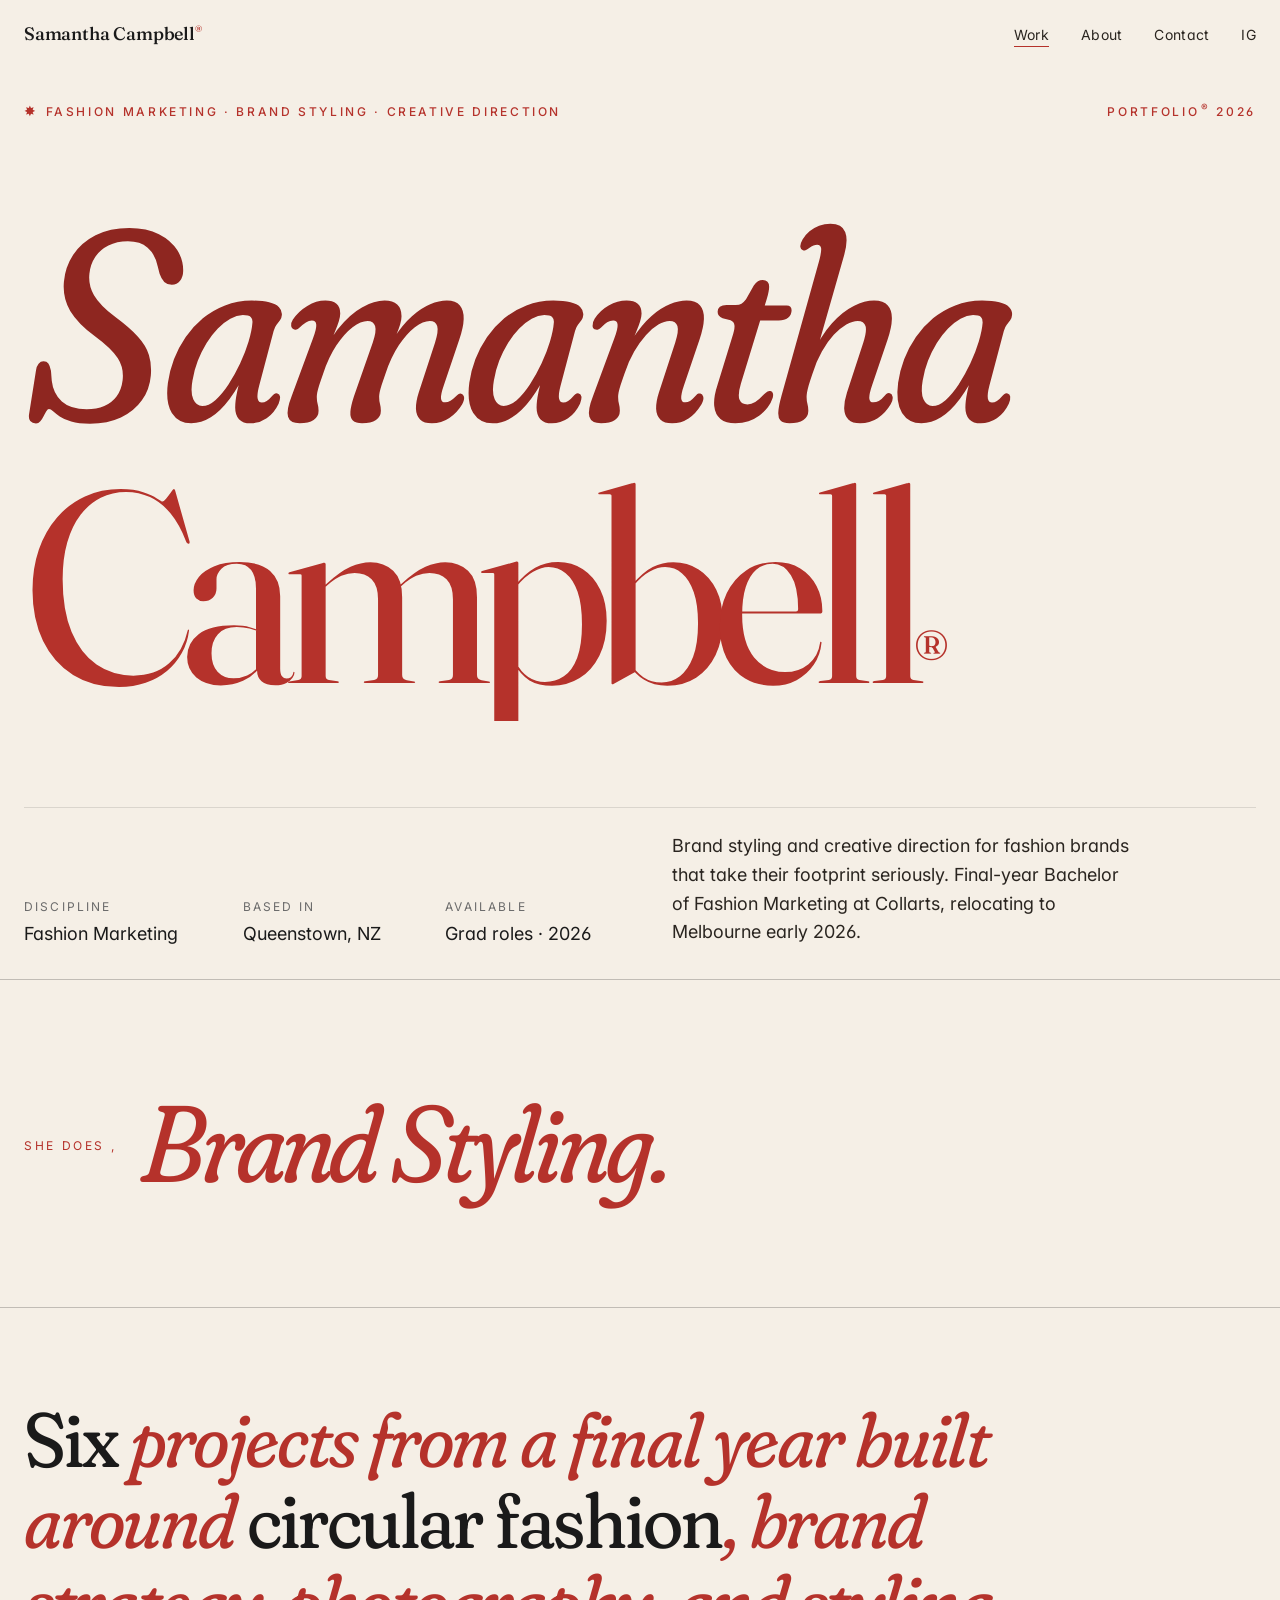
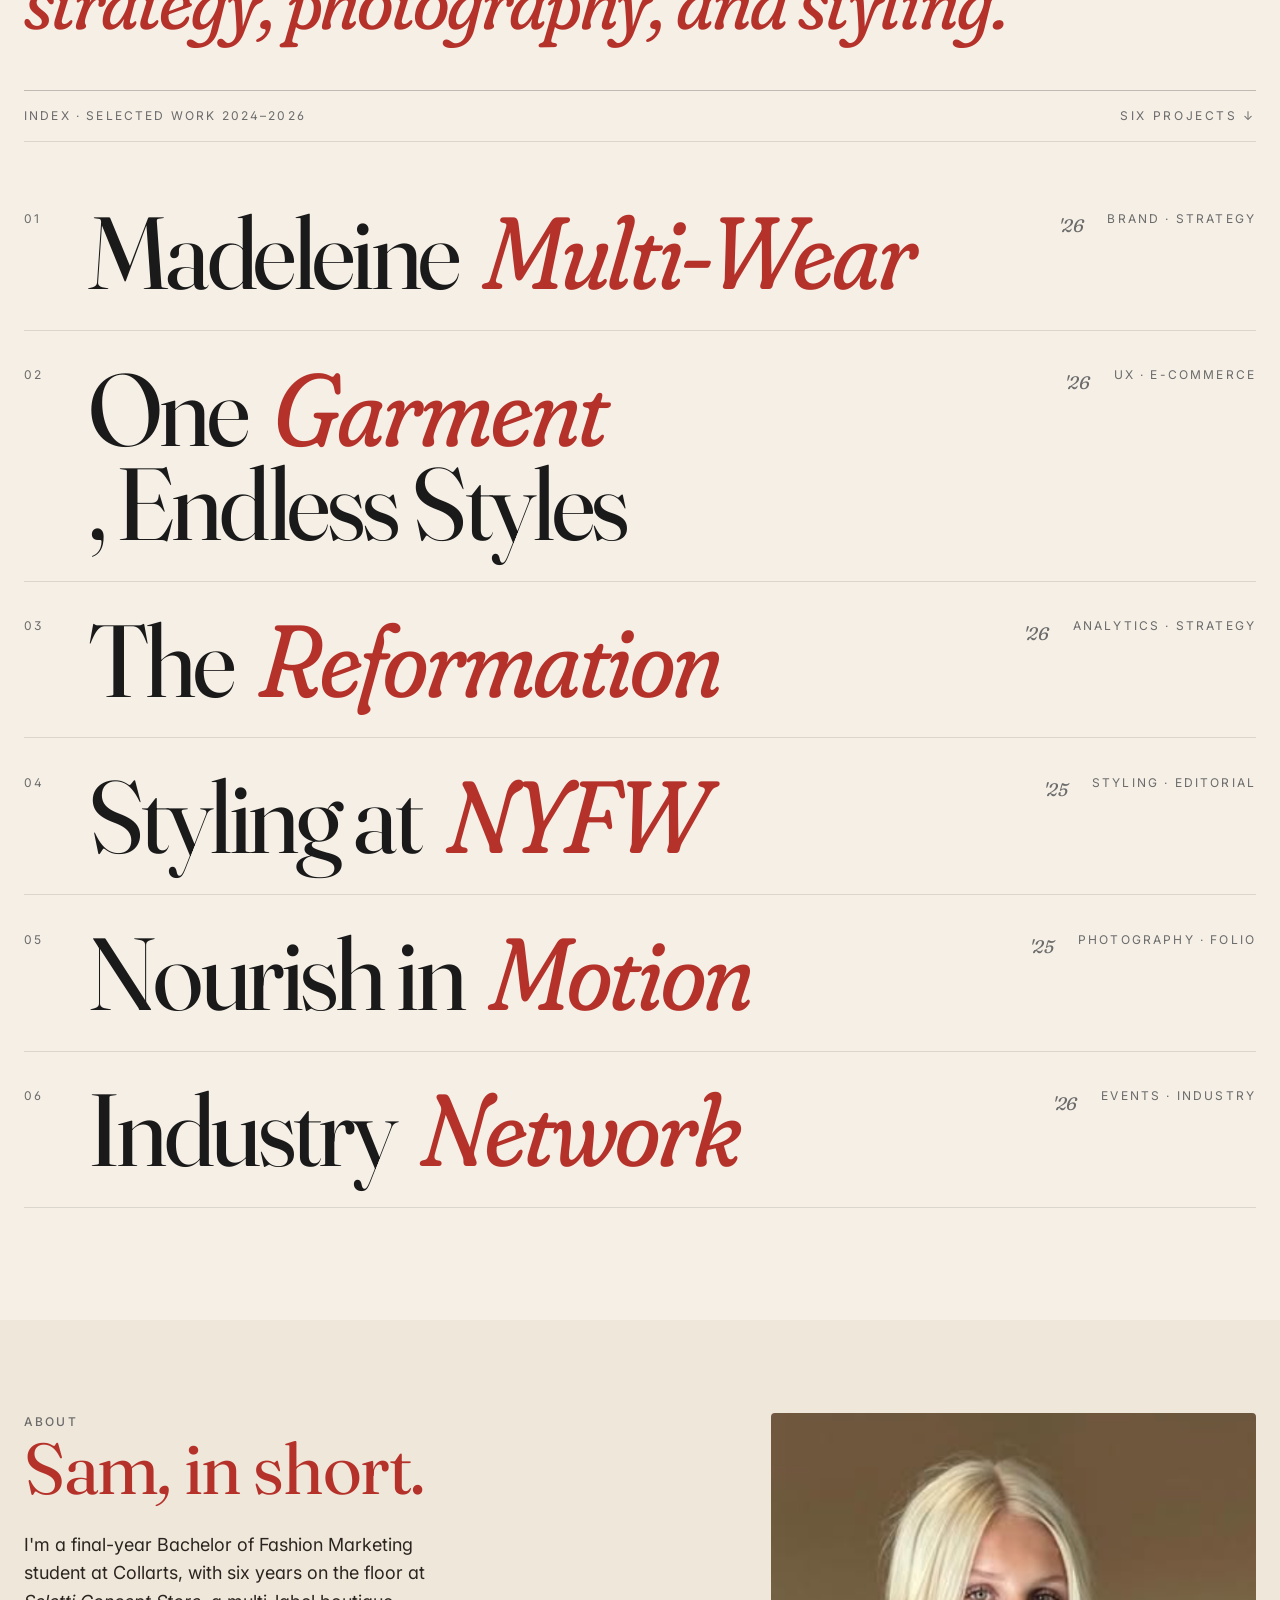
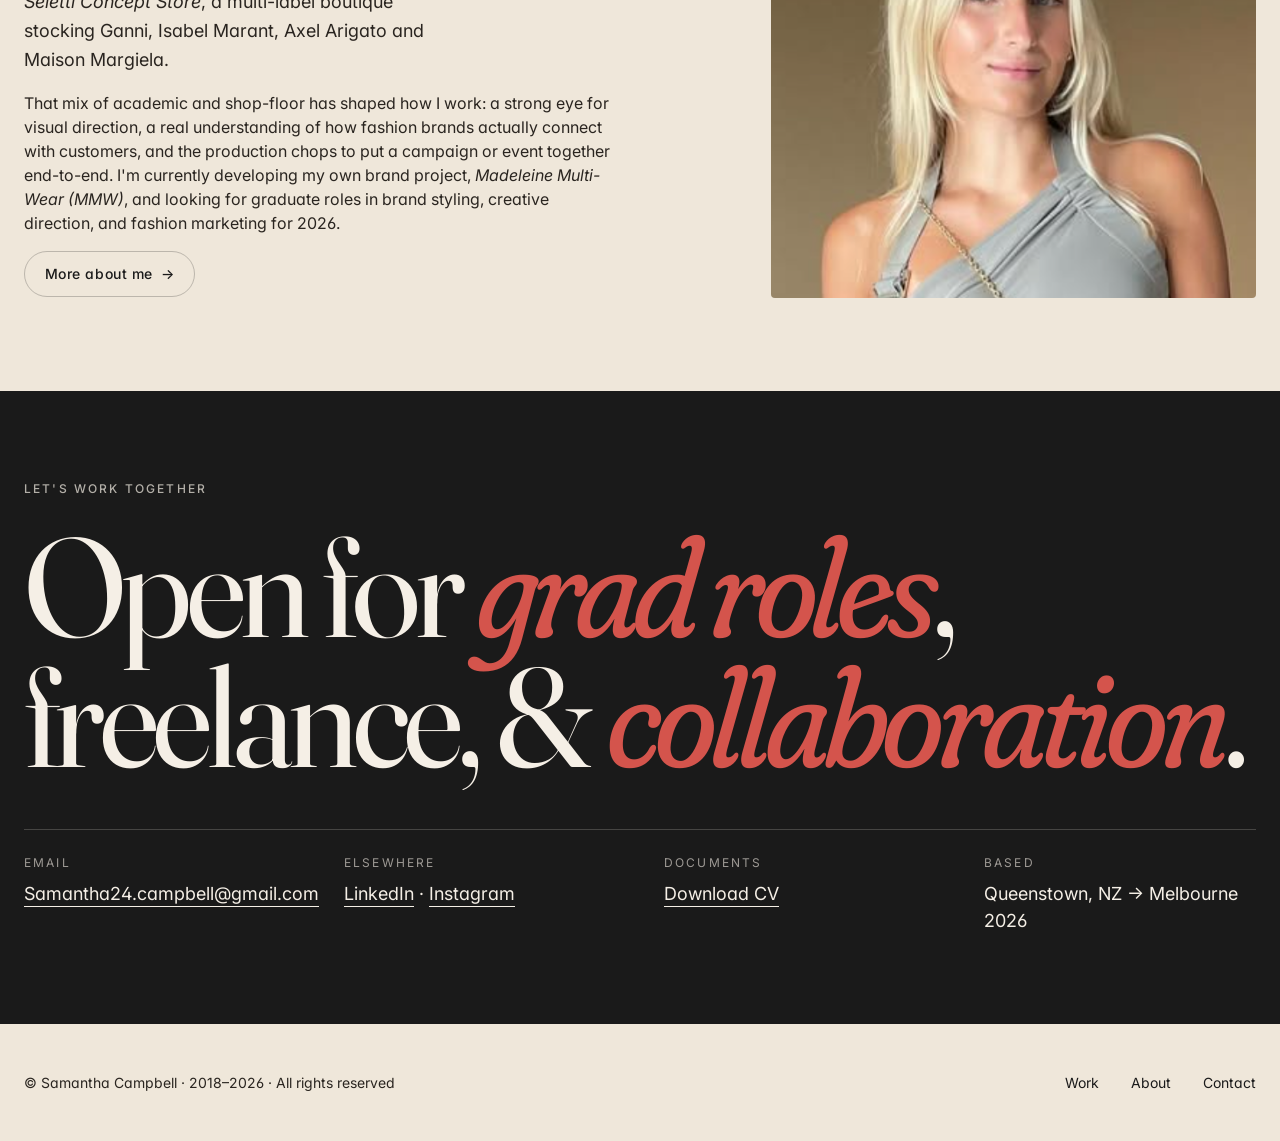
==== commit 596dfff3: "Strip em dashes site-wide Co-Authored-By: Claude Opus 4.7 (1M context) <noreply@anthropic.com>" ====
--- a/index.html
+++ b/index.html
@@ -3,8 +3,8 @@
 <head>
   <meta charset="utf-8" />
   <meta name="viewport" content="width=device-width, initial-scale=1" />
-  <title>Samantha Campbell — Fashion Marketing & Brand Styling</title>
-  <meta name="description" content="Samantha Campbell — fashion marketing, brand styling, and creative direction. Final-year Bachelor of Fashion Marketing at Collarts. Based in Queenstown, relocating Melbourne 2026." />
+  <title>Samantha Campbell, Fashion Marketing & Brand Styling</title>
+  <meta name="description" content="Samantha Campbell, fashion marketing, brand styling, and creative direction. Final-year Bachelor of Fashion Marketing at Collarts. Based in Queenstown, relocating Melbourne 2026." />
   <meta name="theme-color" content="#F5EFE6" />
 
   <link rel="preconnect" href="https://fonts.googleapis.com" />
@@ -61,7 +61,7 @@
             </div>
           </dl>
           <p class="hero__intro lede">
-            Brand styling and creative direction for fashion brands that take their footprint seriously. Final-year Bachelor of Fashion Marketing at Collarts — relocating to Melbourne early 2026.
+            Brand styling and creative direction for fashion brands that take their footprint seriously. Final-year Bachelor of Fashion Marketing at Collarts, relocating to Melbourne early 2026.
           </p>
         </div>
       </div>
@@ -71,7 +71,7 @@
     <section class="cycler" aria-label="Disciplines">
       <div class="container">
         <div class="cycler__row fade-in">
-          <span class="cycler__label">She does —</span>
+          <span class="cycler__label">She does ,</span>
           <span class="cycler__words" aria-live="polite">
             <span class="cycler__word is-active"><em>Brand Styling.</em></span>
             <span class="cycler__word"><em>Visual Direction.</em></span>
@@ -171,10 +171,10 @@
             <p class="eyebrow">About</p>
             <h2>Sam<em style="font-style: italic;">,</em> in short.</h2>
             <p class="lede">
-              I'm a final-year Bachelor of Fashion Marketing student at Collarts, with six years on the floor at <em style="font-style: italic;">Seletti Concept Store</em> — a multi-label boutique stocking Ganni, Isabel Marant, Axel Arigato and Maison Margiela.
+              I'm a final-year Bachelor of Fashion Marketing student at Collarts, with six years on the floor at <em style="font-style: italic;">Seletti Concept Store</em>, a multi-label boutique stocking Ganni, Isabel Marant, Axel Arigato and Maison Margiela.
             </p>
             <p>
-              That mix of academic and shop-floor has shaped how I work: a strong eye for visual direction, a real understanding of how fashion brands actually connect with customers, and the production chops to put a campaign or event together end-to-end. I'm currently developing my own brand project — <em style="font-style: italic;">Madeleine Multi-Wear (MMW)</em> — and looking for graduate roles in brand styling, creative direction, and fashion marketing for 2026.
+              That mix of academic and shop-floor has shaped how I work: a strong eye for visual direction, a real understanding of how fashion brands actually connect with customers, and the production chops to put a campaign or event together end-to-end. I'm currently developing my own brand project, <em style="font-style: italic;">Madeleine Multi-Wear (MMW)</em>, and looking for graduate roles in brand styling, creative direction, and fashion marketing for 2026.
             </p>
             <p class="mt-5">
               <a class="btn btn--ghost" href="about.html">More about me <span class="btn__arrow" aria-hidden="true">→</span></a>
